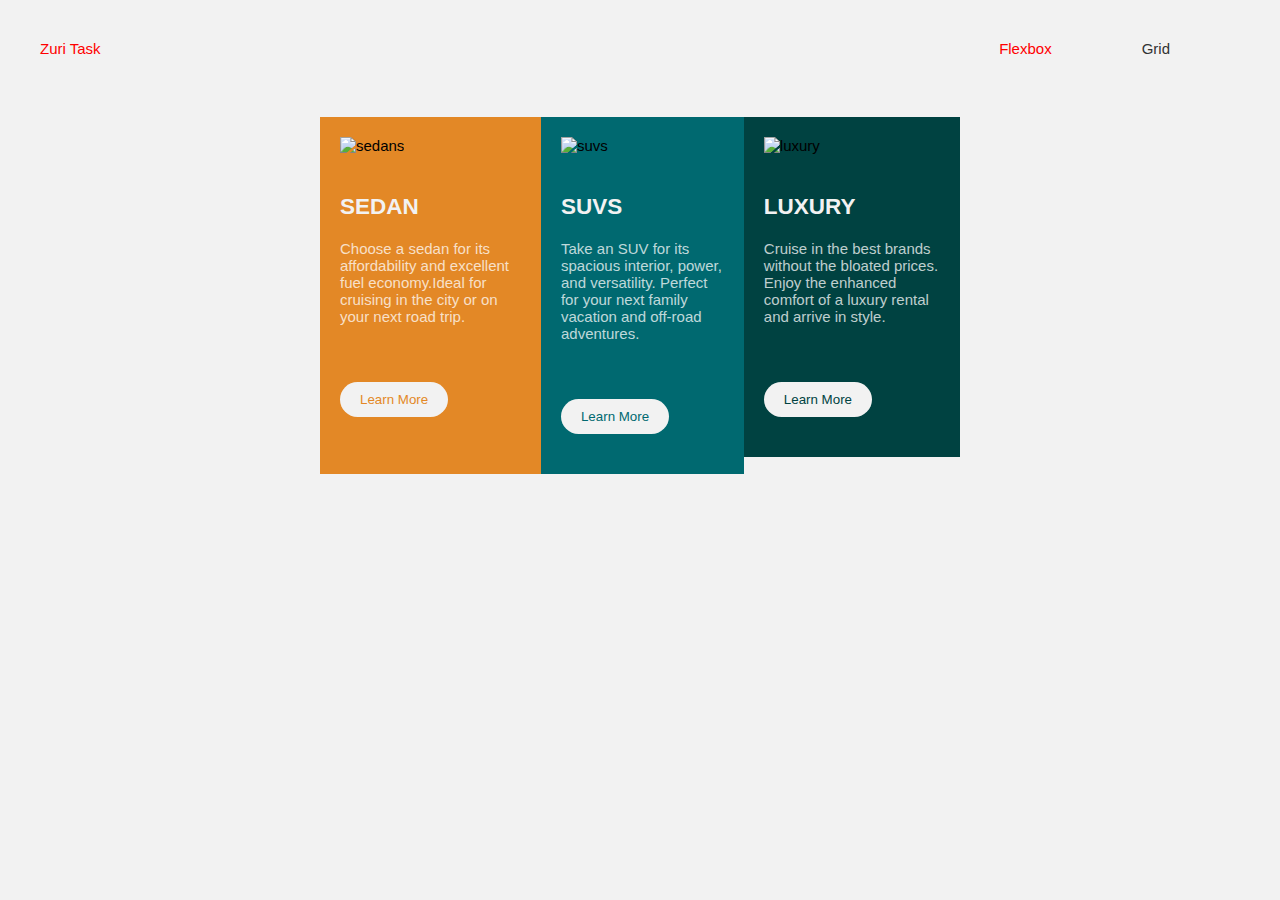
==== grid.html @ 14c79a4e "First push to github" ====
<!DOCTYPE html>
<html lang="en">
<head>
  <meta charset="UTF-8">
  <meta http-equiv="X-UA-Compatible" content="IE=edge">
  <meta name="viewport" content="width=device-width, initial-scale=1.0">
  <link rel="stylesheet" href="grid.css">
  <title>Car Design with Grid</title>
</head>
<body>
  <header>
    <nav>
      <div class="logo">Zuri Task</div>
      <div class="navbar">
        <ul>
          <li><a href="index.html">Flexbox</a></li>
          <li><a class="current" href="grid.html">Grid</a></li>
        </ul>
      </div>
    </nav>
  </header>
  <main>
    <div class="grid-item1">
      <img src="/Flex task/icon-sedans.svg" alt="sedans" class="uclass">
          <h2 class="uclass">SEDAN</h2>
          <p class="uclass">Choose a sedan for its affordability and excellent fuel economy.Ideal for cruising in the city or on your next road trip.</p>
          <br>
          <div class="uclass">
            <button><a class="btn1" href="#">Learn More</a></button>
          </div>
    </div>
    <div class="grid-item2">
      <img src="/Flex task/icon-suvs.svg" alt="suvs" class="uclass">
          <h2 class="uclass">SUVS</h2>
          <p class="uclass">Take an SUV for its spacious interior, power, and versatility. Perfect for your next family vacation and off-road adventures.</p>
          <br>
          <div class="uclass">
            <button><a class="btn2" href="#">Learn More</a></button>
          </div>
    </div>
    <div class="grid-item3">
      <img src="/Flex task/icon-luxury.svg" alt="luxury" class="uclass">
          <h2 class="uclass">LUXURY</h2>
          <p class="uclass">Cruise in the best brands without the bloated prices. Enjoy the enhanced comfort of a luxury rental and arrive in style.</p>
          <br>
          <div class="uclass">
            <button><a  class="btn3" href="#">Learn More</a></button>
          </div>
    </div>
  </main>
</body>
</html>
---- grid.css ----
*{
   
  margin: 0;
  padding: 0;
  
}

body{
  background-color: hsl(0, 0%, 95%);
  font-family: 'Lexend Deca', sans-serif;
  font-size: 15px;
  min-height: 100vh;
  
}
/* utilities */
.uclass{
  margin: 20px auto;
  padding-left: 20px;
  padding-right: 20px;
}
/* header */
nav{
  margin: auto;
  display: flex;
  justify-content: space-between;
}
.logo{
  margin: 40px;
  color: #f00;
}
ul{
  display: flex;
  list-style-type: none;
  justify-content: space-between;
  margin: 30px;

}
li{
  justify-content: space-between;
  margin: 10px;
  margin-right: 80px;
}
a{
  color: #f00;
}
a:hover,
a.current{
  color: #333;
}

main{
  border: none;
  display: grid;
  grid-template-areas: 
  'a b c'
  'a b c'
  'a b c'
  ;
  justify-content: center;
  width: 50%;
  align-items: left;
  margin: 20px auto;
  height: 100%;

}
.grid-item1{
  background-color: hsl(31, 77%, 52%);
  grid-area: a;
} 
.grid-item2{
  background-color: hsl(184, 100%, 22%);
  grid-area: b;
}
.grid-item3{
  background-color: hsl(179, 100%, 13%);
}
h2{
  color: hsl(0, 0%, 95%);
  font-family: font-family: 'Big Shoulders Display', cursive;

}
p{
  color: hsla(0, 0%, 100%, 0.75);
  font-weight: 400;
}
button{
  background-color: hsl(0, 0%, 95%);
  padding:  10px 20px;
  border-radius: 25px;
  border: none;
  margin-bottom: 20px;
}
a{
  text-decoration: none;
}
.btn1{
  color:hsl(31, 77%, 52%);
}
.btn2{
  color: hsl(184, 100%, 22%);
}
.btn3{
  color: hsl(179, 100%, 13%);
}
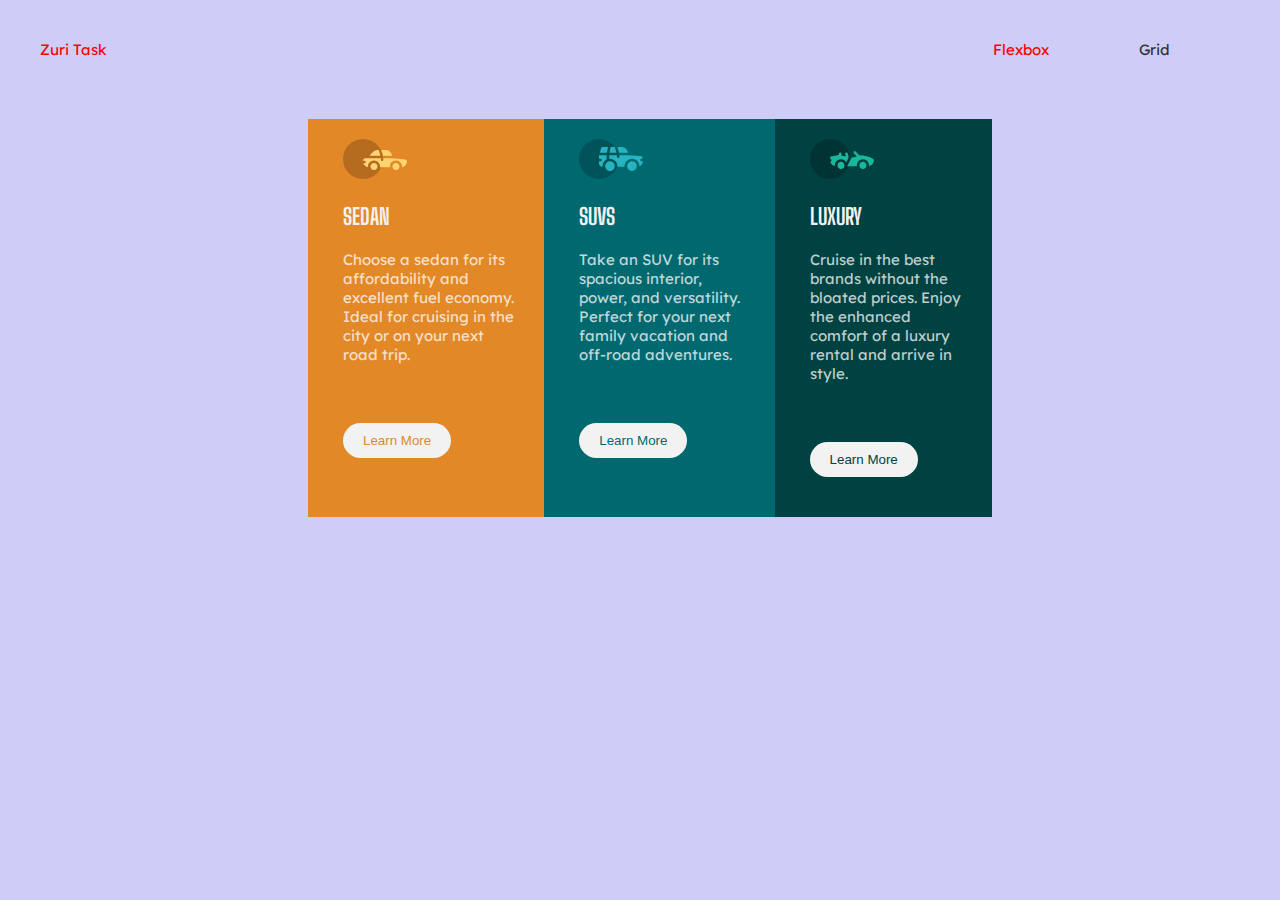
==== commit bf4c3376: "Add existing file" ====
--- a/grid.html
+++ b/grid.html
@@ -5,6 +5,8 @@
   <meta http-equiv="X-UA-Compatible" content="IE=edge">
   <meta name="viewport" content="width=device-width, initial-scale=1.0">
   <link rel="stylesheet" href="grid.css">
+  <link href="https://fonts.googleapis.com/css2?family=Big+Shoulders+Display:wght@700&display=swap" rel="stylesheet">
+  <link href="https://fonts.googleapis.com/css2?family=Lexend+Deca&display=swap" rel="stylesheet">
   <title>Car Design with Grid</title>
 </head>
 <body>
@@ -21,30 +23,30 @@
   </header>
   <main>
     <div class="grid-item1">
-      <img src="/Flex task/icon-sedans.svg" alt="sedans" class="uclass">
+      <svg class="uclas" width="64" height="40" xmlns="http://www.w3.org/2000/svg"><g fill="none" fill-rule="evenodd"><circle fill="#000" opacity=".201" cx="20" cy="20" r="20"/><path d="M52.936 24.11c1.942 0 3.517 1.542 3.517 3.445 0 1.903-1.575 3.445-3.517 3.445s-3.516-1.542-3.516-3.445c0-1.903 1.574-3.445 3.516-3.445zm-21.957 0c1.942 0 3.517 1.542 3.517 3.445 0 1.903-1.575 3.445-3.517 3.445s-3.516-1.542-3.516-3.445c0-1.903 1.574-3.445 3.516-3.445zm6.948-4.848v1.429c0 .716.61 1.293 1.348 1.259a1.295 1.295 0 001.225-1.295v-1.393h8.256l13.483 1.313c.956.093 1.676.881 1.676 1.814 0 2.89-2.126 5.303-4.926 5.819.397-3.557-2.458-6.62-6.053-6.62-3.646 0-6.504 3.14-6.039 6.723h-9.879c.466-3.588-2.397-6.722-6.039-6.722-3.595 0-6.45 3.062-6.052 6.62-2.14-.398-3.916-1.912-4.61-3.931h1.142c.731 0 1.32-.598 1.285-1.322-.033-.678-.629-1.2-1.322-1.2H20v-.251c0-1.274 1.066-2.243 2.306-2.243h15.62zM42.59 11c2.645 0 4.99 1.556 5.972 3.963l.726 1.779H40.17L38.413 11h4.178zm-6.865 0l1.758 5.741H26.505l3.357-3.654A6.502 6.502 0 0134.644 11h1.082z" fill="#FFD473" fill-rule="nonzero"/></g></svg>
           <h2 class="uclass">SEDAN</h2>
-          <p class="uclass">Choose a sedan for its affordability and excellent fuel economy.Ideal for cruising in the city or on your next road trip.</p>
+          <p class="uclass sedan">Choose a sedan for its affordability and excellent fuel economy. Ideal for cruising in the city or on your next road trip.</p>
           <br>
           <div class="uclass">
-            <button><a class="btn1" href="#">Learn More</a></button>
+            <button class="button1"><a class="btn1" href="#">Learn More</a></button>
           </div>
     </div>
     <div class="grid-item2">
-      <img src="/Flex task/icon-suvs.svg" alt="suvs" class="uclass">
+      <svg class="uclas" width="64" height="40" xmlns="http://www.w3.org/2000/svg"><g fill="none" fill-rule="evenodd"><circle fill="#000" opacity=".201" cx="20" cy="20" r="20"/><path d="M31.002 22.358c2.917 0 5.18 2.593 4.762 5.506a4.828 4.828 0 01-2.962 3.778 4.797 4.797 0 01-5.3-1.165c-1.188-1.26-1.235-2.613-1.263-2.613-.42-2.924 1.857-5.506 4.763-5.506zm22 0c3.457 0 5.798 3.567 4.41 6.744A4.816 4.816 0 0152.3 31.94a4.826 4.826 0 01-4.06-4.077c-.42-2.915 1.846-5.506 4.762-5.506zm-15.04-6.083v1.462a1.29 1.29 0 001.352 1.29c.693-.033 1.227-.631 1.227-1.326v-1.426h8.3l13.056.716a1.29 1.29 0 011.164.917c.27.895.446 1.477.563 1.87h-1.047c-.694 0-1.291.534-1.324 1.228a1.29 1.29 0 001.288 1.352h1.445c-.164 2.225-1.57 4.193-3.6 5.05.13-4.212-3.255-7.63-7.384-7.63-4.317 0-7.762 3.718-7.358 8.086h-7.285c.43-4.655-3.503-8.531-8.131-8.046v-3.543h7.734zm-10.312 0v4.308a7.4 7.4 0 00-4.006 7.274 3.874 3.874 0 01-3.642-3.864v-1.635h1.46a1.29 1.29 0 000-2.58h-1.461v-3.213l.003-.29h7.646zm14.986-8.196c2.65 0 5 1.592 5.984 4.055l.63 1.579a5.525 5.525 0 01-.065-.004l-.026-.002-.034-.002-.022-.002a4.178 4.178 0 00-.224-.006l-.098-.001h-.039l-.136-.001h-.052l-.326-.001H40.211L38.528 8.08zm-13.632 0l-1.122 5.616h-7.144l1.47-4.71a1.29 1.29 0 011.231-.906h5.565zm6.832 0l1.683 5.615h-7.007l1.121-5.615h4.203z" fill="#26B5C0" fill-rule="nonzero"/></g></svg>
           <h2 class="uclass">SUVS</h2>
           <p class="uclass">Take an SUV for its spacious interior, power, and versatility. Perfect for your next family vacation and off-road adventures.</p>
           <br>
           <div class="uclass">
-            <button><a class="btn2" href="#">Learn More</a></button>
+            <button class="button2"><a class="btn2" href="#">Learn More</a></button>
           </div>
     </div>
     <div class="grid-item3">
-      <img src="/Flex task/icon-luxury.svg" alt="luxury" class="uclass">
+      <svg class="uclas" width="64" height="40" xmlns="http://www.w3.org/2000/svg"><g fill="none" fill-rule="evenodd"><circle fill="#000" opacity=".201" cx="20" cy="20" r="20"/><path d="M30.98 22.835c1.941 0 3.516 1.604 3.516 3.583 0 1.978-1.575 3.582-3.517 3.582s-3.516-1.604-3.516-3.582c0-1.979 1.574-3.583 3.516-3.583zm21.956 0c1.942 0 3.517 1.604 3.517 3.583 0 1.978-1.575 3.582-3.517 3.582s-3.516-1.604-3.516-3.582c0-1.979 1.574-3.583 3.516-3.583zm-9.143-10.45a1.27 1.27 0 011.819 0l3.715 3.784c4.444-.115 9.7 1.142 13.964 3.753.387.237.624.664.624 1.124 0 3.006-2.126 5.514-4.926 6.05.397-3.698-2.458-6.882-6.053-6.882-3.646 0-6.504 3.264-6.039 6.99h-9.669c.76-1.544.993-2.026 1.337-2.711l.082-.162c.421-.835 1.056-2.07 2.883-5.65 1.68-.023 3.47-.408 5.247-1.403l-2.984-3.04a1.328 1.328 0 010-1.854zm-7.68 1.064c.683-.2 1.395.202 1.592.898l.749 2.652a3.46 3.46 0 01-.247 2.51l-1.733 3.395-.216.424c-1.07-1.89-3.06-3.114-5.279-3.114-3.595 0-6.45 3.184-6.052 6.885-1.832-.347-3.414-1.537-4.278-3.276a1.331 1.331 0 01.117-1.376l.955-1.303-1.325-1.295c-.751-.735-.376-2.024.64-2.231l6.614-1.346.13-.026c.092-.019.145-.03.157-.031.314-.146 1.07-.591 1.07-1.506 0-.734.592-1.327 1.316-1.31.712.016 1.268.662 1.256 1.388a4.11 4.11 0 01-.348 1.611 22.69 22.69 0 014.7 1.146l-.7-2.473a1.314 1.314 0 01.882-1.622z" fill="#19B89D" fill-rule="nonzero"/></g></svg>
           <h2 class="uclass">LUXURY</h2>
           <p class="uclass">Cruise in the best brands without the bloated prices. Enjoy the enhanced comfort of a luxury rental and arrive in style.</p>
           <br>
           <div class="uclass">
-            <button><a  class="btn3" href="#">Learn More</a></button>
+            <button class="button3"><a  class="btn3" href="#">Learn More</a></button>
           </div>
     </div>
   </main>
--- a/grid.css
+++ b/grid.css
@@ -6,18 +6,23 @@
 }
 
 body{
-  background-color: hsl(0, 0%, 95%);
+  background-color: rgb(205, 205, 248);
   font-family: 'Lexend Deca', sans-serif;
   font-size: 15px;
   min-height: 100vh;
-  
 }
 /* utilities */
 .uclass{
   margin: 20px auto;
-  padding-left: 20px;
-  padding-right: 20px;
+  padding-left: 35px;
+  padding-right: 30px;
 }
+.uclas{
+  margin-top: 20px;
+  padding-left: 35px;
+  width: 100%;
+}
+
 /* header */
 nav{
   margin: auto;
@@ -47,6 +52,9 @@
 a.current{
   color: #333;
 }
+a:hover{
+  color: white;
+}
 
 main{
   border: none;
@@ -56,9 +64,9 @@
   'a b c'
   'a b c'
   ;
-  justify-content: center;
-  width: 50%;
-  align-items: left;
+  justify-content: space-around;
+  width: 55%;
+  /* align-items: left; */
   margin: 20px auto;
   height: 100%;
 
@@ -66,6 +74,7 @@
 .grid-item1{
   background-color: hsl(31, 77%, 52%);
   grid-area: a;
+  margin-left: 20px;
 } 
 .grid-item2{
   background-color: hsl(184, 100%, 22%);
@@ -73,14 +82,17 @@
 }
 .grid-item3{
   background-color: hsl(179, 100%, 13%);
+  grid-area: c;
+
 }
 h2{
   color: hsl(0, 0%, 95%);
-  font-family: font-family: 'Big Shoulders Display', cursive;
-
+  font-family: 'Big Shoulders Display', cursive;
+  font-weight: 700;
 }
 p{
   color: hsla(0, 0%, 100%, 0.75);
+  font-family: 'Lexend Deca', sans-serif;
   font-weight: 400;
 }
 button{
@@ -90,15 +102,37 @@
   border: none;
   margin-bottom: 20px;
 }
+.button1:hover{
+  background-color: hsl(31, 77%, 52%);
+  border: 1px solid hsl(0, 0%, 95%);
+  color: hsl(0, 0%, 95%);
+}
+.button2:hover{
+  background-color: hsl(184, 100%, 22%);
+  border: 1px solid hsl(0, 0%, 95%);
+}
+.button3:hover{
+  background-color: hsl(179, 100%, 13%);
+  border: 1px solid hsl(0, 0%, 95%);
+}
 a{
   text-decoration: none;
 }
 .btn1{
   color:hsl(31, 77%, 52%);
 }
+.btn1:hover{
+  color: hsl(0, 0%, 95%);
+}
 .btn2{
   color: hsl(184, 100%, 22%);
 }
+.btn2:hover{
+  color: hsl(0, 0%, 95%);
+}
 .btn3{
   color: hsl(179, 100%, 13%);
+}
+.btn3:hover{
+  color: hsl(0, 0%, 95%);
 }